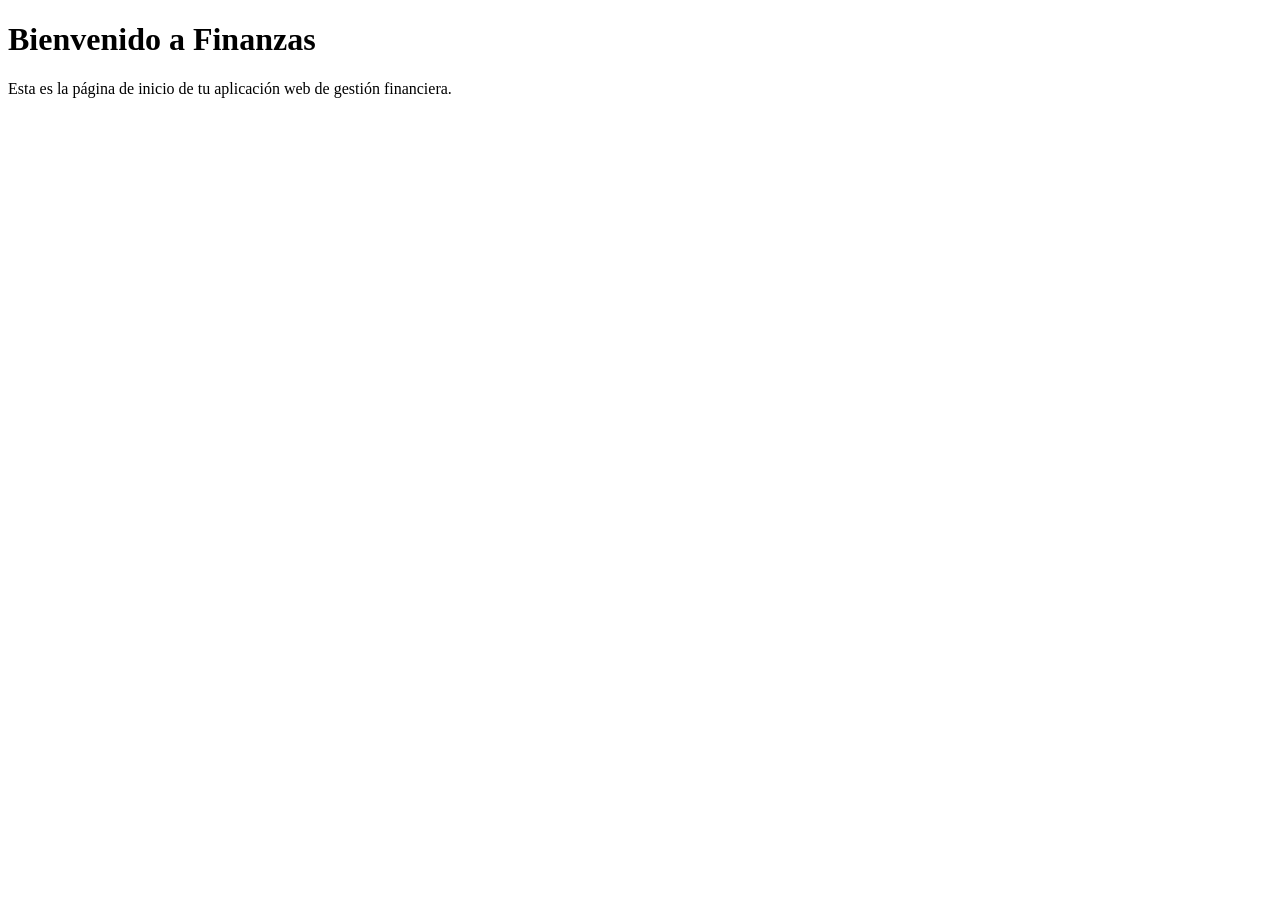
==== public/index.html @ 4a89aa67 "inicio" ====
<!DOCTYPE html>
<html lang="es">
<head>
    <meta charset="UTF-8">
    <meta http-equiv="X-UA-Compatible" content="IE=edge">
    <meta name="viewport" content="width=device-width, initial-scale=1.0">
    <title>Finanzas</title>
    <link rel="stylesheet" href="/src/css/style.css">
</head>
<body>
    <h1>Bienvenido a Finanzas</h1>
    <p>Esta es la página de inicio de tu aplicación web de gestión financiera.</p>
    <script src="/src/js/app.js"></script>
</body>
</html>
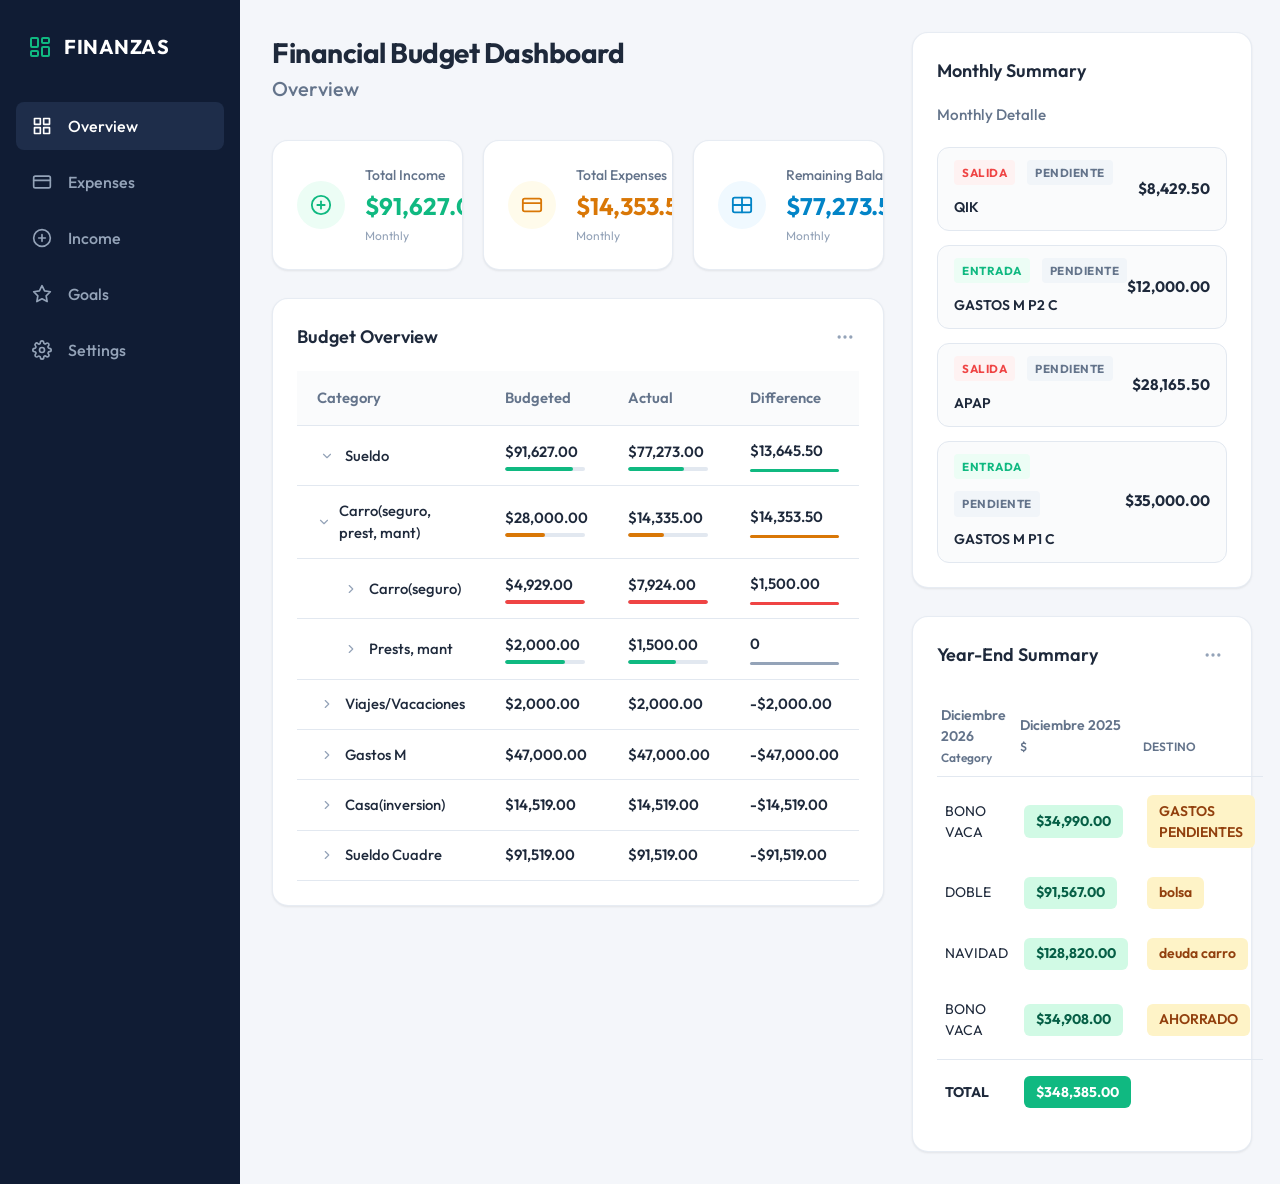
==== commit 86157e69: "inicio" ====
--- a/public/index.html
+++ b/public/index.html
@@ -2,14 +2,486 @@
 <html lang="es">
 <head>
     <meta charset="UTF-8">
-    <meta http-equiv="X-UA-Compatible" content="IE=edge">
     <meta name="viewport" content="width=device-width, initial-scale=1.0">
-    <title>Finanzas</title>
-    <link rel="stylesheet" href="/src/css/style.css">
+    <title>Financial Budget Dashboard - Finanzas</title>
+    <link rel="stylesheet" href="../src/css/style.css">
 </head>
 <body>
-    <h1>Bienvenido a Finanzas</h1>
-    <p>Esta es la página de inicio de tu aplicación web de gestión financiera.</p>
-    <script src="/src/js/app.js"></script>
+    <div class="sidebar-overlay" id="sidebarOverlay"></div>
+
+    <div class="app-container">
+        <!-- Sidebar Navigation -->
+        <aside class="sidebar" id="sidebar">
+            <div class="sidebar-logo">
+                <svg xmlns="http://www.w3.org/2000/svg" width="24" height="24" viewBox="0 0 24 24" fill="none" stroke="currentColor" stroke-width="2" stroke-linecap="round" stroke-linejoin="round"><rect x="3" y="3" width="7" height="9" rx="1"></rect><rect x="14" y="3" width="7" height="5" rx="1"></rect><rect x="14" y="12" width="7" height="9" rx="1"></rect><rect x="3" y="16" width="7" height="5" rx="1"></rect></svg>
+                <span>FINANZAS</span>
+            </div>
+            <ul class="sidebar-menu">
+                <li class="sidebar-item active" data-tab="overview">
+                    <a href="#">
+                        <svg xmlns="http://www.w3.org/2000/svg" width="24" height="24" viewBox="0 0 24 24" fill="none" stroke="currentColor" stroke-width="2" stroke-linecap="round" stroke-linejoin="round"><rect x="3" y="3" width="7" height="7"></rect><rect x="14" y="3" width="7" height="7"></rect><rect x="14" y="14" width="7" height="7"></rect><rect x="3" y="14" width="7" height="7"></rect></svg>
+                        Overview
+                    </a>
+                </li>
+                <li class="sidebar-item" data-tab="expenses">
+                    <a href="#">
+                        <svg xmlns="http://www.w3.org/2000/svg" width="24" height="24" viewBox="0 0 24 24" fill="none" stroke="currentColor" stroke-width="2" stroke-linecap="round" stroke-linejoin="round"><rect x="2" y="5" width="20" height="14" rx="2" ry="2"></rect><line x1="2" y1="10" x2="22" y2="10"></line></svg>
+                        Expenses
+                    </a>
+                </li>
+                <li class="sidebar-item" data-tab="income">
+                    <a href="#">
+                        <svg xmlns="http://www.w3.org/2000/svg" width="24" height="24" viewBox="0 0 24 24" fill="none" stroke="currentColor" stroke-width="2" stroke-linecap="round" stroke-linejoin="round"><circle cx="12" cy="12" r="10"></circle><line x1="12" y1="8" x2="12" y2="16"></line><line x1="8" y1="12" x2="16" y2="12"></line></svg>
+                        Income
+                    </a>
+                </li>
+                <li class="sidebar-item" data-tab="goals">
+                    <a href="#">
+                        <svg xmlns="http://www.w3.org/2000/svg" width="24" height="24" viewBox="0 0 24 24" fill="none" stroke="currentColor" stroke-width="2" stroke-linecap="round" stroke-linejoin="round"><path d="M12 2l3.09 6.26L22 9.27l-5 4.87 1.18 6.88L12 17.77l-6.18 3.25L7 14.14 2 9.27l6.91-1.01L12 2z"></path></svg>
+                        Goals
+                    </a>
+                </li>
+                <li class="sidebar-item" data-tab="settings">
+                    <a href="#">
+                        <svg xmlns="http://www.w3.org/2000/svg" width="24" height="24" viewBox="0 0 24 24" fill="none" stroke="currentColor" stroke-width="2" stroke-linecap="round" stroke-linejoin="round"><circle cx="12" cy="12" r="3"></circle><path d="M19.4 15a1.65 1.65 0 0 0 .33 1.82l.06.06a2 2 0 1 1-2.83 2.83l-.06-.06a1.65 1.65 0 0 0-1.82-.33 1.65 1.65 0 0 0-1 1.51V21a2 2 0 0 1-4 0v-.09A1.65 1.65 0 0 0 9 19.4a1.65 1.65 0 0 0-1.82.33l-.06.06a2 2 0 1 1-2.83-2.83l.06-.06a1.65 1.65 0 0 0 .33-1.82 1.65 1.65 0 0 0-1.51-1H3a2 2 0 0 1 0-4h.09A1.65 1.65 0 0 0 4.6 9a1.65 1.65 0 0 0-.33-1.82l-.06-.06a2 2 0 1 1 2.83-2.83l.06.06a1.65 1.65 0 0 0 1.82.33H9a1.65 1.65 0 0 0 1-1.51V3a2 2 0 0 1 4 0v.09a1.65 1.65 0 0 0 1 1.51 1.65 1.65 0 0 0 1.82-.33l.06-.06a2 2 0 1 1 2.83 2.83l-.06.06a1.65 1.65 0 0 0-.33 1.82V9a1.65 1.65 0 0 0 1.51 1H21a2 2 0 0 1 0 4h-.09a1.65 1.65 0 0 0-1.51 1z"></path></svg>
+                        Settings
+                    </a>
+                </li>
+            </ul>
+        </aside>
+
+        <!-- Mobile Header Toggle -->
+        <div class="mobile-header">
+            <button class="menu-toggle" id="menuToggle">
+                <svg xmlns="http://www.w3.org/2000/svg" fill="none" viewBox="0 0 24 24" stroke="currentColor">
+                    <path stroke-linecap="round" stroke-linejoin="round" stroke-width="2" d="M4 6h16M4 12h16M4 18h16" />
+                </svg>
+            </button>
+            <div class="mobile-title">Financial Budget Dashboard</div>
+            <div style="width: 24px;"></div> <!-- Spacer -->
+        </div>
+
+        <!-- Dashboard Layout -->
+        <main class="dashboard-layout">
+            
+            <!-- Left/Main Column -->
+            <div class="main-column">
+                <header class="dashboard-header">
+                    <h1 class="dashboard-title">Financial Budget Dashboard</h1>
+                    <span class="dashboard-subtitle">Overview</span>
+                </header>
+
+                <!-- Metrics Grid -->
+                <section class="metrics-grid">
+                    <div class="metric-card income">
+                        <div class="metric-icon-wrapper">
+                            <svg xmlns="http://www.w3.org/2000/svg" width="22" height="22" viewBox="0 0 24 24" fill="none" stroke="currentColor" stroke-width="2" stroke-linecap="round" stroke-linejoin="round"><circle cx="12" cy="12" r="10"></circle><line x1="12" y1="8" x2="12" y2="16"></line><line x1="8" y1="12" x2="16" y2="12"></line></svg>
+                        </div>
+                        <div class="metric-info">
+                            <span class="metric-label">Total Income</span>
+                            <span class="metric-value">$91,627.00</span>
+                            <span class="metric-period">Monthly</span>
+                        </div>
+                    </div>
+                    
+                    <div class="metric-card expenses">
+                        <div class="metric-icon-wrapper">
+                            <svg xmlns="http://www.w3.org/2000/svg" width="22" height="22" viewBox="0 0 24 24" fill="none" stroke="currentColor" stroke-width="2" stroke-linecap="round" stroke-linejoin="round"><rect x="2" y="5" width="20" height="14" rx="2" ry="2"></rect><line x1="2" y1="10" x2="22" y2="10"></line></svg>
+                        </div>
+                        <div class="metric-info">
+                            <span class="metric-label">Total Expenses</span>
+                            <span class="metric-value">$14,353.50</span>
+                            <span class="metric-period">Monthly</span>
+                        </div>
+                    </div>
+
+                    <div class="metric-card balance">
+                        <div class="metric-icon-wrapper">
+                            <svg xmlns="http://www.w3.org/2000/svg" width="22" height="22" viewBox="0 0 24 24" fill="none" stroke="currentColor" stroke-width="2" stroke-linecap="round" stroke-linejoin="round"><rect x="2" y="4" width="20" height="16" rx="2" ry="2"></rect><line x1="12" y1="4" x2="12" y2="20"></line><line x1="2" y1="12" x2="22" y2="12"></line></svg>
+                        </div>
+                        <div class="metric-info">
+                            <span class="metric-label">Remaining Balance</span>
+                            <span class="metric-value">$77,273.50</span>
+                            <span class="metric-period">Monthly</span>
+                        </div>
+                    </div>
+                </section>
+
+                <!-- Budget Overview Card Table -->
+                <section class="card">
+                    <div class="card-header-flex">
+                        <h2 class="card-title">Budget Overview</h2>
+                        <div class="card-options">
+                            <svg xmlns="http://www.w3.org/2000/svg" width="20" height="20" viewBox="0 0 24 24" fill="none" stroke="currentColor" stroke-width="2" stroke-linecap="round" stroke-linejoin="round"><circle cx="12" cy="12" r="1"></circle><circle cx="19" cy="12" r="1"></circle><circle cx="5" cy="12" r="1"></circle></svg>
+                        </div>
+                    </div>
+
+                    <div class="table-responsive">
+                        <table class="budget-table" id="budgetTable">
+                            <thead>
+                                <tr>
+                                    <th>Category</th>
+                                    <th>Budgeted</th>
+                                    <th>Actual</th>
+                                    <th>Difference</th>
+                                </tr>
+                            </thead>
+                            <tbody>
+                                <!-- Parent Row: Sueldo -->
+                                <tr class="depth-0 parent-row" data-id="sueldo">
+                                    <td>
+                                        <div class="cat-cell">
+                                            <button class="toggle-arrow expanded" aria-label="Toggle Sueldo">
+                                                <svg xmlns="http://www.w3.org/2000/svg" viewBox="0 0 24 24" fill="none" stroke="currentColor" stroke-width="2" stroke-linecap="round" stroke-linejoin="round"><polyline points="9 18 15 12 9 6"></polyline></svg>
+                                            </button>
+                                            <span>Sueldo</span>
+                                        </div>
+                                    </td>
+                                    <td>
+                                        <div class="value-container">
+                                            <span class="value-amount">$91,627.00</span>
+                                            <div class="progress-track">
+                                                <div class="progress-bar success" style="width: 85%"></div>
+                                            </div>
+                                        </div>
+                                    </td>
+                                    <td>
+                                        <div class="value-container">
+                                            <span class="value-amount">$77,273.00</span>
+                                            <div class="progress-track">
+                                                <div class="progress-bar success" style="width: 70%"></div>
+                                            </div>
+                                        </div>
+                                    </td>
+                                    <td>
+                                        <div class="value-container">
+                                            <span class="value-amount">$13,645.50</span>
+                                            <div class="number-indicator-line green"></div>
+                                        </div>
+                                    </td>
+                                </tr>
+
+                                <!-- Parent Row: Carro (seguro, prest, mant) -->
+                                <tr class="depth-0 parent-row" data-id="carro">
+                                    <td>
+                                        <div class="cat-cell">
+                                            <button class="toggle-arrow expanded" aria-label="Toggle Carro">
+                                                <svg xmlns="http://www.w3.org/2000/svg" viewBox="0 0 24 24" fill="none" stroke="currentColor" stroke-width="2" stroke-linecap="round" stroke-linejoin="round"><polyline points="9 18 15 12 9 6"></polyline></svg>
+                                            </button>
+                                            <span>Carro(seguro, prest, mant)</span>
+                                        </div>
+                                    </td>
+                                    <td>
+                                        <div class="value-container">
+                                            <span class="value-amount">$28,000.00</span>
+                                            <div class="progress-track">
+                                                <div class="progress-bar warning" style="width: 50%"></div>
+                                            </div>
+                                        </div>
+                                    </td>
+                                    <td>
+                                        <div class="value-container">
+                                            <span class="value-amount">$14,335.00</span>
+                                            <div class="progress-track">
+                                                <div class="progress-bar warning" style="width: 45%"></div>
+                                            </div>
+                                        </div>
+                                    </td>
+                                    <td>
+                                        <div class="value-container">
+                                            <span class="value-amount">$14,353.50</span>
+                                            <div class="number-indicator-line orange"></div>
+                                        </div>
+                                    </td>
+                                </tr>
+
+                                <!-- Child Row: Carro (seguro) -->
+                                <tr class="depth-1 child-row" data-parent="carro">
+                                    <td>
+                                        <div class="cat-cell">
+                                            <button class="toggle-arrow" disabled>
+                                                <svg xmlns="http://www.w3.org/2000/svg" viewBox="0 0 24 24" fill="none" stroke="currentColor" stroke-width="2" stroke-linecap="round" stroke-linejoin="round"><polyline points="9 18 15 12 9 6"></polyline></svg>
+                                            </button>
+                                            <span>Carro(seguro)</span>
+                                        </div>
+                                    </td>
+                                    <td>
+                                        <div class="value-container">
+                                            <span class="value-amount">$4,929.00</span>
+                                            <div class="progress-track">
+                                                <div class="progress-bar danger" style="width: 100%"></div>
+                                            </div>
+                                        </div>
+                                    </td>
+                                    <td>
+                                        <div class="value-container">
+                                            <span class="value-amount">$7,924.00</span>
+                                            <div class="progress-track">
+                                                <div class="progress-bar danger" style="width: 100%"></div>
+                                            </div>
+                                        </div>
+                                    </td>
+                                    <td>
+                                        <div class="value-container">
+                                            <span class="value-amount">$1,500.00</span>
+                                            <div class="number-indicator-line red"></div>
+                                        </div>
+                                    </td>
+                                </tr>
+
+                                <!-- Child Row: Prests, mant -->
+                                <tr class="depth-1 child-row" data-parent="carro">
+                                    <td>
+                                        <div class="cat-cell">
+                                            <button class="toggle-arrow" disabled>
+                                                <svg xmlns="http://www.w3.org/2000/svg" viewBox="0 0 24 24" fill="none" stroke="currentColor" stroke-width="2" stroke-linecap="round" stroke-linejoin="round"><polyline points="9 18 15 12 9 6"></polyline></svg>
+                                            </button>
+                                            <span>Prests, mant</span>
+                                        </div>
+                                    </td>
+                                    <td>
+                                        <div class="value-container">
+                                            <span class="value-amount">$2,000.00</span>
+                                            <div class="progress-track">
+                                                <div class="progress-bar success" style="width: 75%"></div>
+                                            </div>
+                                        </div>
+                                    </td>
+                                    <td>
+                                        <div class="value-container">
+                                            <span class="value-amount">$1,500.00</span>
+                                            <div class="progress-track">
+                                                <div class="progress-bar success" style="width: 60%"></div>
+                                            </div>
+                                        </div>
+                                    </td>
+                                    <td>
+                                        <div class="value-container">
+                                            <span class="value-amount">0</span>
+                                            <div class="number-indicator-line grey"></div>
+                                        </div>
+                                    </td>
+                                </tr>
+
+                                <!-- Row: Viajes/Vacaciones -->
+                                <tr class="depth-0">
+                                    <td>
+                                        <div class="cat-cell">
+                                            <button class="toggle-arrow" disabled>
+                                                <svg xmlns="http://www.w3.org/2000/svg" viewBox="0 0 24 24" fill="none" stroke="currentColor" stroke-width="2" stroke-linecap="round" stroke-linejoin="round"><polyline points="9 18 15 12 9 6"></polyline></svg>
+                                            </button>
+                                            <span>Viajes/Vacaciones</span>
+                                        </div>
+                                    </td>
+                                    <td>
+                                        <div class="value-container">
+                                            <span class="value-amount">$2,000.00</span>
+                                        </div>
+                                    </td>
+                                    <td>
+                                        <div class="value-container">
+                                            <span class="value-amount">$2,000.00</span>
+                                        </div>
+                                    </td>
+                                    <td>
+                                        <div class="value-container">
+                                            <span class="value-amount">-$2,000.00</span>
+                                        </div>
+                                    </td>
+                                </tr>
+
+                                <!-- Row: Gastos M -->
+                                <tr class="depth-0">
+                                    <td>
+                                        <div class="cat-cell">
+                                            <button class="toggle-arrow" disabled>
+                                                <svg xmlns="http://www.w3.org/2000/svg" viewBox="0 0 24 24" fill="none" stroke="currentColor" stroke-width="2" stroke-linecap="round" stroke-linejoin="round"><polyline points="9 18 15 12 9 6"></polyline></svg>
+                                            </button>
+                                            <span>Gastos M</span>
+                                        </div>
+                                    </td>
+                                    <td>
+                                        <div class="value-container">
+                                            <span class="value-amount">$47,000.00</span>
+                                        </div>
+                                    </td>
+                                    <td>
+                                        <div class="value-container">
+                                            <span class="value-amount">$47,000.00</span>
+                                        </div>
+                                    </td>
+                                    <td>
+                                        <div class="value-container">
+                                            <span class="value-amount">-$47,000.00</span>
+                                        </div>
+                                    </td>
+                                </tr>
+
+                                <!-- Row: Casa(inversion) -->
+                                <tr class="depth-0">
+                                    <td>
+                                        <div class="cat-cell">
+                                            <button class="toggle-arrow" disabled>
+                                                <svg xmlns="http://www.w3.org/2000/svg" viewBox="0 0 24 24" fill="none" stroke="currentColor" stroke-width="2" stroke-linecap="round" stroke-linejoin="round"><polyline points="9 18 15 12 9 6"></polyline></svg>
+                                            </button>
+                                            <span>Casa(inversion)</span>
+                                        </div>
+                                    </td>
+                                    <td>
+                                        <div class="value-container">
+                                            <span class="value-amount">$14,519.00</span>
+                                        </div>
+                                    </td>
+                                    <td>
+                                        <div class="value-container">
+                                            <span class="value-amount">$14,519.00</span>
+                                        </div>
+                                    </td>
+                                    <td>
+                                        <div class="value-container">
+                                            <span class="value-amount">-$14,519.00</span>
+                                        </div>
+                                    </td>
+                                </tr>
+
+                                <!-- Row: Sueldo Cuadre -->
+                                <tr class="depth-0">
+                                    <td>
+                                        <div class="cat-cell">
+                                            <button class="toggle-arrow" disabled>
+                                                <svg xmlns="http://www.w3.org/2000/svg" viewBox="0 0 24 24" fill="none" stroke="currentColor" stroke-width="2" stroke-linecap="round" stroke-linejoin="round"><polyline points="9 18 15 12 9 6"></polyline></svg>
+                                            </button>
+                                            <span>Sueldo Cuadre</span>
+                                        </div>
+                                    </td>
+                                    <td>
+                                        <div class="value-container">
+                                            <span class="value-amount">$91,519.00</span>
+                                        </div>
+                                    </td>
+                                    <td>
+                                        <div class="value-container">
+                                            <span class="value-amount">$91,519.00</span>
+                                        </div>
+                                    </td>
+                                    <td>
+                                        <div class="value-container">
+                                            <span class="value-amount">-$91,519.00</span>
+                                        </div>
+                                    </td>
+                                </tr>
+                            </tbody>
+                        </table>
+                    </div>
+                </section>
+            </div>
+
+            <!-- Right Column / Summary Widgets -->
+            <div class="right-column">
+                
+                <!-- Monthly Summary Card -->
+                <section class="card">
+                    <div class="card-header-flex">
+                        <h2 class="card-title">Monthly Summary</h2>
+                    </div>
+
+                    <div style="margin-bottom: 1.25rem;">
+                        <h3 class="card-title" style="font-size: 0.95rem; font-weight: 500; color: var(--color-text-muted);">Monthly Detalle</h3>
+                    </div>
+
+                    <div class="transaction-list">
+                        <!-- Trans 1 -->
+                        <div class="transaction-item">
+                            <div class="transaction-left">
+                                <span class="badge salida">salida</span>
+                                <span class="badge pendiente">PENDIENTE</span>
+                                <span class="trans-desc">QIK</span>
+                            </div>
+                            <span class="trans-amount">$8,429.50</span>
+                        </div>
+
+                        <!-- Trans 2 -->
+                        <div class="transaction-item">
+                            <div class="transaction-left">
+                                <span class="badge entrada">entrada</span>
+                                <span class="badge pendiente">PENDIENTE</span>
+                                <span class="trans-desc">GASTOS M P2 C</span>
+                            </div>
+                            <span class="trans-amount">$12,000.00</span>
+                        </div>
+
+                        <!-- Trans 3 -->
+                        <div class="transaction-item">
+                            <div class="transaction-left">
+                                <span class="badge salida">salida</span>
+                                <span class="badge pendiente">PENDIENTE</span>
+                                <span class="trans-desc">APAP</span>
+                            </div>
+                            <span class="trans-amount">$28,165.50</span>
+                        </div>
+
+                        <!-- Trans 4 -->
+                        <div class="transaction-item">
+                            <div class="transaction-left">
+                                <span class="badge entrada">entrada</span>
+                                <span class="badge pendiente">PENDIENTE</span>
+                                <span class="trans-desc">GASTOS M P1 C</span>
+                            </div>
+                            <span class="trans-amount">$35,000.00</span>
+                        </div>
+                    </div>
+                </section>
+
+                <!-- Year-End Summary Card -->
+                <section class="card">
+                    <div class="card-header-flex">
+                        <h2 class="card-title">Year-End Summary</h2>
+                        <div class="card-options">
+                            <svg xmlns="http://www.w3.org/2000/svg" width="20" height="20" viewBox="0 0 24 24" fill="none" stroke="currentColor" stroke-width="2" stroke-linecap="round" stroke-linejoin="round"><circle cx="12" cy="12" r="1"></circle><circle cx="19" cy="12" r="1"></circle><circle cx="5" cy="12" r="1"></circle></svg>
+                        </div>
+                    </div>
+
+                    <table class="summary-table">
+                        <thead>
+                            <tr>
+                                <th>Diciembre 2026<br><span style="font-size: 0.75rem; color: var(--color-text-muted);">Category</span></th>
+                                <th>Diciembre 2025<br><span style="font-size: 0.75rem; color: var(--color-text-muted);">$</span></th>
+                                <th><br><span style="font-size: 0.75rem; color: var(--color-text-muted);">DESTINO</span></th>
+                            </tr>
+                        </thead>
+                        <tbody>
+                            <tr>
+                                <td>BONO VACA</td>
+                                <td><span class="pill-amount">$34,990.00</span></td>
+                                <td><span class="pill-destination">GASTOS PENDIENTES</span></td>
+                            </tr>
+                            <tr>
+                                <td>DOBLE</td>
+                                <td><span class="pill-amount">$91,567.00</span></td>
+                                <td><span class="pill-destination">bolsa</span></td>
+                            </tr>
+                            <tr>
+                                <td>NAVIDAD</td>
+                                <td><span class="pill-amount">$128,820.00</span></td>
+                                <td><span class="pill-destination">deuda carro</span></td>
+                            </tr>
+                            <tr>
+                                <td>BONO VACA</td>
+                                <td><span class="pill-amount">$34,908.00</span></td>
+                                <td><span class="pill-destination">AHORRADO</span></td>
+                            </tr>
+                            <tr class="summary-row-total">
+                                <td>TOTAL</td>
+                                <td><span class="pill-amount">$348,385.00</span></td>
+                                <td></td>
+                            </tr>
+                        </tbody>
+                    </table>
+                </section>
+            </div>
+        </main>
+    </div>
+
+    <script src="../src/js/app.js"></script>
 </body>
 </html>
--- a/src/css/style.css
+++ b/src/css/style.css
@@ -0,0 +1,635 @@
+@import url('https://fonts.googleapis.com/css2?family=Outfit:wght@300;400;500;600;700&display=swap');
+
+:root {
+    --font-family: 'Outfit', sans-serif;
+    
+    /* Colors */
+    --bg-app: #f4f6fa;
+    --bg-card: #ffffff;
+    --bg-sidebar: #101c34;
+    --bg-sidebar-active: #1e2d4a;
+    
+    --color-text: #1e293b;
+    --color-text-muted: #64748b;
+    --color-text-light: #94a3b8;
+    
+    --color-success: #10b981;
+    --color-success-bg: #ecfdf5;
+    
+    --color-warning: #d97706;
+    --color-warning-bg: #fffbeb;
+    
+    --color-danger: #ef4444;
+    --color-danger-bg: #fef2f2;
+    
+    --color-info: #0284c7;
+    --color-info-bg: #f0f9ff;
+    
+    --border-color: #e2e8f0;
+    
+    /* Layout Constants */
+    --sidebar-width: 240px;
+    --header-height: 60px;
+    
+    /* Styling rules */
+    --radius-lg: 16px;
+    --radius-md: 12px;
+    --radius-sm: 8px;
+    --shadow-sm: 0 1px 3px rgba(0, 0, 0, 0.05), 0 1px 2px rgba(0, 0, 0, 0.03);
+    --shadow-md: 0 4px 6px -1px rgba(0, 0, 0, 0.05), 0 2px 4px -1px rgba(0, 0, 0, 0.03);
+    --shadow-lg: 0 10px 15px -3px rgba(0, 0, 0, 0.05), 0 4px 6px -2px rgba(0, 0, 0, 0.03);
+    --transition: all 0.2s ease-in-out;
+}
+
+* {
+    box-sizing: border-box;
+    margin: 0;
+    padding: 0;
+}
+
+body {
+    font-family: var(--font-family);
+    background-color: var(--bg-app);
+    color: var(--color-text);
+    line-height: 1.5;
+    -webkit-font-smoothing: antialiased;
+    overflow-x: hidden;
+}
+
+/* Layout Grid structure */
+.app-container {
+    display: grid;
+    grid-template-columns: var(--sidebar-width) 1fr;
+    min-height: 100vh;
+}
+
+/* Sidebar Styling */
+.sidebar {
+    background-color: var(--bg-sidebar);
+    color: #ffffff;
+    padding: 1.5rem 1rem;
+    display: flex;
+    flex-direction: column;
+    z-index: 100;
+    transition: var(--transition);
+}
+
+.sidebar-logo {
+    display: flex;
+    align-items: center;
+    gap: 0.75rem;
+    padding: 0.5rem 0.75rem;
+    margin-bottom: 2rem;
+    font-size: 1.25rem;
+    font-weight: 700;
+    letter-spacing: 0.5px;
+}
+
+.sidebar-logo svg {
+    color: var(--color-success);
+}
+
+.sidebar-menu {
+    list-style: none;
+    display: flex;
+    flex-direction: column;
+    gap: 0.5rem;
+}
+
+.sidebar-item a {
+    display: flex;
+    align-items: center;
+    gap: 1rem;
+    padding: 0.75rem 1rem;
+    color: var(--color-text-light);
+    text-decoration: none;
+    font-weight: 500;
+    border-radius: var(--radius-sm);
+    transition: var(--transition);
+}
+
+.sidebar-item a svg {
+    width: 20px;
+    height: 20px;
+    stroke-width: 2;
+    transition: var(--transition);
+}
+
+.sidebar-item a:hover {
+    color: #ffffff;
+    background-color: rgba(255, 255, 255, 0.05);
+}
+
+.sidebar-item.active a {
+    color: #ffffff;
+    background-color: var(--bg-sidebar-active);
+}
+
+.sidebar-item.active a svg {
+    color: #ffffff;
+}
+
+/* Mobile Header */
+.mobile-header {
+    display: none;
+    height: var(--header-height);
+    background-color: var(--bg-card);
+    border-bottom: 1px solid var(--border-color);
+    padding: 0 1.5rem;
+    align-items: center;
+    justify-content: space-between;
+    position: sticky;
+    top: 0;
+    z-index: 90;
+}
+
+.menu-toggle {
+    background: none;
+    border: none;
+    cursor: pointer;
+    color: var(--color-text);
+    display: flex;
+    align-items: center;
+    justify-content: center;
+}
+
+.menu-toggle svg {
+    width: 24px;
+    height: 24px;
+}
+
+.mobile-title {
+    font-weight: 600;
+    font-size: 1.125rem;
+}
+
+/* Dashboard Main Content Grid */
+.dashboard-layout {
+    display: grid;
+    grid-template-columns: 1fr 340px;
+    gap: 1.75rem;
+    padding: 2rem;
+    max-width: 1600px;
+    width: 100%;
+    margin: 0 auto;
+}
+
+.main-column {
+    display: flex;
+    flex-direction: column;
+    gap: 1.75rem;
+}
+
+.right-column {
+    display: flex;
+    flex-direction: column;
+    gap: 1.75rem;
+}
+
+/* Typography elements */
+.dashboard-header {
+    margin-bottom: 0.5rem;
+}
+
+.dashboard-title {
+    font-size: 1.75rem;
+    font-weight: 700;
+    color: var(--color-text);
+    letter-spacing: -0.5px;
+}
+
+.dashboard-subtitle {
+    font-size: 1.25rem;
+    font-weight: 500;
+    color: var(--color-text-muted);
+}
+
+/* Cards & Widgets General */
+.card {
+    background-color: var(--bg-card);
+    border-radius: var(--radius-lg);
+    box-shadow: var(--shadow-sm);
+    padding: 1.5rem;
+    border: 1px solid rgba(226, 232, 240, 0.8);
+    transition: var(--transition);
+}
+
+.card:hover {
+    box-shadow: var(--shadow-md);
+}
+
+.card-header-flex {
+    display: flex;
+    align-items: center;
+    justify-content: space-between;
+    margin-bottom: 1.25rem;
+}
+
+.card-title {
+    font-size: 1.125rem;
+    font-weight: 600;
+    color: var(--color-text);
+}
+
+.card-options {
+    color: var(--color-text-light);
+    cursor: pointer;
+    display: flex;
+    align-items: center;
+    padding: 0.25rem;
+    border-radius: 50%;
+    transition: var(--transition);
+}
+
+.card-options:hover {
+    background-color: var(--bg-app);
+    color: var(--color-text);
+}
+
+/* Key Metrics Cards Row */
+.metrics-grid {
+    display: grid;
+    grid-template-columns: repeat(3, 1fr);
+    gap: 1.25rem;
+}
+
+.metric-card {
+    display: flex;
+    align-items: center;
+    gap: 1.25rem;
+    background-color: var(--bg-card);
+    border-radius: var(--radius-lg);
+    padding: 1.5rem;
+    box-shadow: var(--shadow-sm);
+    border: 1px solid rgba(226, 232, 240, 0.8);
+    position: relative;
+    overflow: hidden;
+}
+
+.metric-icon-wrapper {
+    display: flex;
+    align-items: center;
+    justify-content: center;
+    width: 48px;
+    height: 48px;
+    border-radius: 50%;
+    flex-shrink: 0;
+}
+
+.metric-card.income .metric-icon-wrapper {
+    background-color: var(--color-success-bg);
+    color: var(--color-success);
+}
+
+.metric-card.expenses .metric-icon-wrapper {
+    background-color: var(--color-warning-bg);
+    color: var(--color-warning);
+}
+
+.metric-card.balance .metric-icon-wrapper {
+    background-color: var(--color-info-bg);
+    color: var(--color-info);
+}
+
+.metric-info {
+    display: flex;
+    flex-direction: column;
+}
+
+.metric-label {
+    font-size: 0.875rem;
+    font-weight: 500;
+    color: var(--color-text-muted);
+}
+
+.metric-value {
+    font-size: 1.5rem;
+    font-weight: 700;
+    margin: 0.15rem 0;
+}
+
+.metric-card.income .metric-value {
+    color: var(--color-success);
+}
+
+.metric-card.expenses .metric-value {
+    color: var(--color-warning);
+}
+
+.metric-card.balance .metric-value {
+    color: var(--color-info);
+}
+
+.metric-period {
+    font-size: 0.75rem;
+    color: var(--color-text-light);
+}
+
+/* Interactive Tree Budget Table */
+.table-responsive {
+    width: 100%;
+    overflow-x: auto;
+}
+
+.budget-table {
+    width: 100%;
+    border-collapse: collapse;
+    text-align: left;
+    font-size: 0.925rem;
+}
+
+.budget-table th {
+    padding: 1rem 1.25rem;
+    font-weight: 600;
+    color: var(--color-text-muted);
+    border-bottom: 1.5px solid var(--border-color);
+    background-color: #fafbfc;
+}
+
+.budget-table td {
+    padding: 0.85rem 1.25rem;
+    border-bottom: 1px solid var(--border-color);
+    vertical-align: middle;
+    position: relative;
+}
+
+.budget-table tr:hover td {
+    background-color: #fafbfc;
+}
+
+/* Category structure styles */
+.cat-cell {
+    display: flex;
+    align-items: center;
+    gap: 0.5rem;
+    font-weight: 500;
+}
+
+.toggle-arrow {
+    display: flex;
+    align-items: center;
+    justify-content: center;
+    width: 20px;
+    height: 20px;
+    border: none;
+    background: none;
+    cursor: pointer;
+    color: var(--color-text-light);
+    border-radius: 4px;
+    transition: var(--transition);
+}
+
+.toggle-arrow:hover {
+    background-color: rgba(0, 0, 0, 0.05);
+    color: var(--color-text);
+}
+
+.toggle-arrow.expanded svg {
+    transform: rotate(90deg);
+}
+
+.toggle-arrow svg {
+    width: 14px;
+    height: 14px;
+    transition: transform 0.2s ease;
+}
+
+/* Indentations for Tree Categories */
+.depth-1 .cat-cell {
+    padding-left: 1.5rem;
+}
+.depth-2 .cat-cell {
+    padding-left: 3rem;
+}
+
+/* Budget value numbers & Progress bars underneath */
+.value-container {
+    display: flex;
+    flex-direction: column;
+    gap: 0.25rem;
+}
+
+.value-amount {
+    font-weight: 600;
+    font-family: inherit;
+}
+
+.progress-track {
+    width: 80px;
+    height: 4px;
+    background-color: #e2e8f0;
+    border-radius: 2px;
+    overflow: hidden;
+}
+
+.progress-bar {
+    height: 100%;
+    border-radius: 2px;
+}
+
+.progress-bar.success {
+    background-color: var(--color-success);
+}
+
+.progress-bar.warning {
+    background-color: var(--color-warning);
+}
+
+.progress-bar.danger {
+    background-color: var(--color-danger);
+}
+
+/* Status Indicator bars/lines under values (as shown in the budget overview) */
+.number-indicator-line {
+    width: 100%;
+    height: 3px;
+    margin-top: 3px;
+    border-radius: 2px;
+}
+
+.number-indicator-line.green { background-color: var(--color-success); }
+.number-indicator-line.orange { background-color: var(--color-warning); }
+.number-indicator-line.red { background-color: var(--color-danger); }
+.number-indicator-line.grey { background-color: var(--color-text-light); }
+
+/* Collapsing functionality classes */
+.collapsed-row {
+    display: none !important;
+}
+
+/* Monthly Detalle Widget */
+.transaction-list {
+    display: flex;
+    flex-direction: column;
+    gap: 0.85rem;
+}
+
+.transaction-item {
+    display: flex;
+    align-items: center;
+    justify-content: space-between;
+    padding: 0.75rem 1rem;
+    border-radius: var(--radius-md);
+    background-color: #fafbfc;
+    border: 1px solid var(--border-color);
+}
+
+.transaction-left {
+    display: flex;
+    align-items: center;
+    gap: 0.75rem;
+    flex-wrap: wrap;
+}
+
+.badge {
+    font-size: 0.725rem;
+    font-weight: 700;
+    padding: 0.25rem 0.5rem;
+    border-radius: 4px;
+    text-transform: uppercase;
+    letter-spacing: 0.5px;
+}
+
+.badge.salida {
+    background-color: var(--color-danger-bg);
+    color: var(--color-danger);
+}
+
+.badge.entrada {
+    background-color: var(--color-success-bg);
+    color: var(--color-success);
+}
+
+.badge.pendiente {
+    background-color: #f1f5f9;
+    color: var(--color-text-muted);
+}
+
+.trans-desc {
+    font-weight: 600;
+    font-size: 0.875rem;
+}
+
+.trans-amount {
+    font-weight: 700;
+    font-size: 0.95rem;
+}
+
+/* Year End Summary Table */
+.summary-table {
+    width: 100%;
+    border-collapse: separate;
+    border-spacing: 0 0.5rem;
+    font-size: 0.875rem;
+}
+
+.summary-table th {
+    padding: 0.5rem 0.25rem;
+    color: var(--color-text-muted);
+    font-weight: 600;
+    text-align: left;
+    border-bottom: 1px solid var(--border-color);
+}
+
+.summary-table td {
+    padding: 0.65rem 0.5rem;
+    vertical-align: middle;
+}
+
+.pill-amount {
+    background-color: #d1fae5;
+    color: #065f46;
+    font-weight: 700;
+    padding: 0.35rem 0.75rem;
+    border-radius: 6px;
+    display: inline-block;
+    min-width: 90px;
+    text-align: center;
+}
+
+.pill-destination {
+    background-color: #fef3c7;
+    color: #92400e;
+    font-weight: 600;
+    padding: 0.35rem 0.75rem;
+    border-radius: 6px;
+    display: inline-block;
+    text-align: left;
+}
+
+.summary-row-total td {
+    border-top: 1px solid var(--border-color);
+    font-weight: 700;
+    padding-top: 1rem;
+}
+
+.summary-row-total .pill-amount {
+    background-color: var(--color-success);
+    color: #ffffff;
+}
+
+/* Responsiveness adjustments */
+@media (max-width: 1200px) {
+    .dashboard-layout {
+        grid-template-columns: 1fr;
+    }
+    .right-column {
+        display: grid;
+        grid-template-columns: 1fr 1fr;
+        gap: 1.25rem;
+    }
+}
+
+@media (max-width: 768px) {
+    .app-container {
+        grid-template-columns: 1fr;
+    }
+    
+    .sidebar {
+        position: fixed;
+        top: 0;
+        left: calc(-1 * var(--sidebar-width));
+        height: 100vh;
+        width: var(--sidebar-width);
+        box-shadow: var(--shadow-lg);
+        z-index: 150;
+    }
+    
+    .sidebar.open {
+        left: 0;
+    }
+    
+    .mobile-header {
+        display: flex;
+    }
+    
+    .dashboard-layout {
+        padding: 1.25rem;
+    }
+    
+    .metrics-grid {
+        grid-template-columns: 1fr;
+        gap: 1rem;
+    }
+    
+    .right-column {
+        grid-template-columns: 1fr;
+    }
+    
+    /* Overlay for when mobile sidebar is open */
+    .sidebar-overlay {
+        display: none;
+        position: fixed;
+        top: 0;
+        left: 0;
+        right: 0;
+        bottom: 0;
+        background-color: rgba(15, 23, 42, 0.4);
+        z-index: 140;
+        backdrop-filter: blur(2px);
+    }
+    
+    .sidebar-overlay.active {
+        display: block;
+    }
+}
